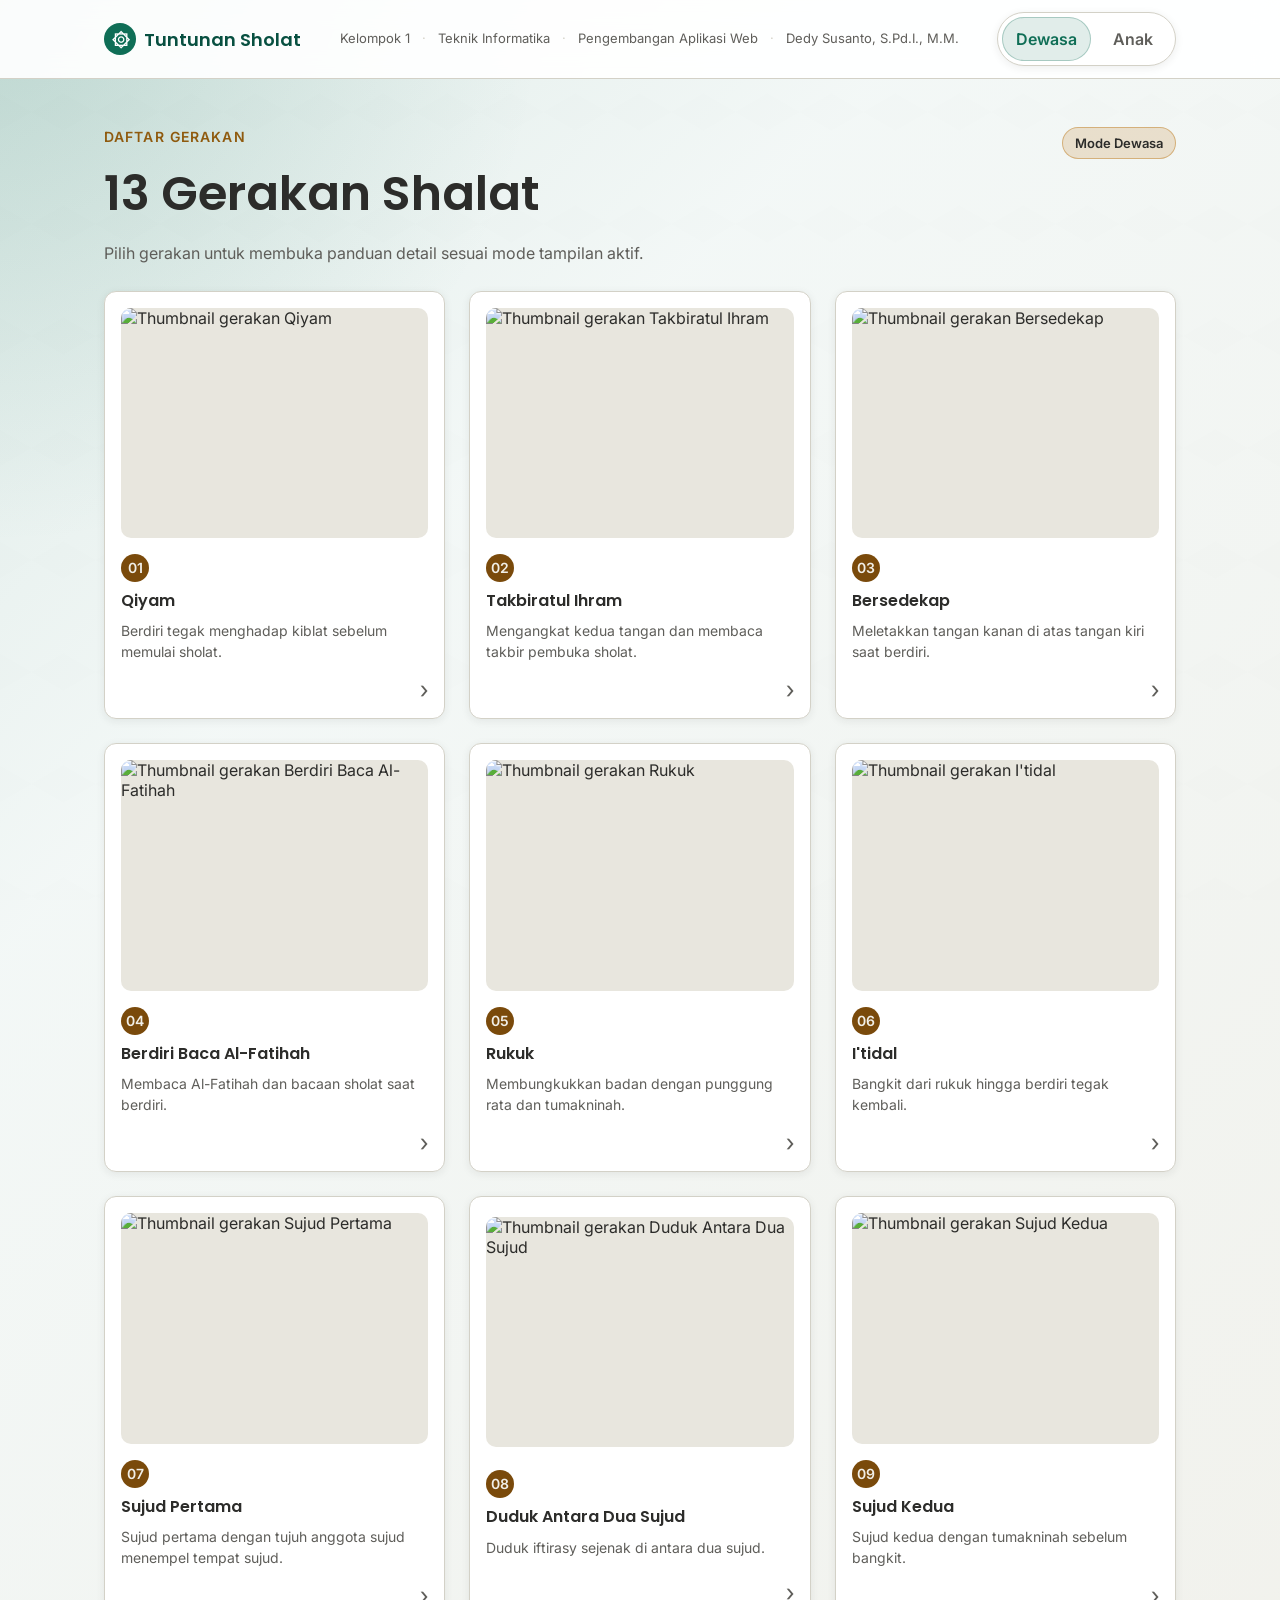
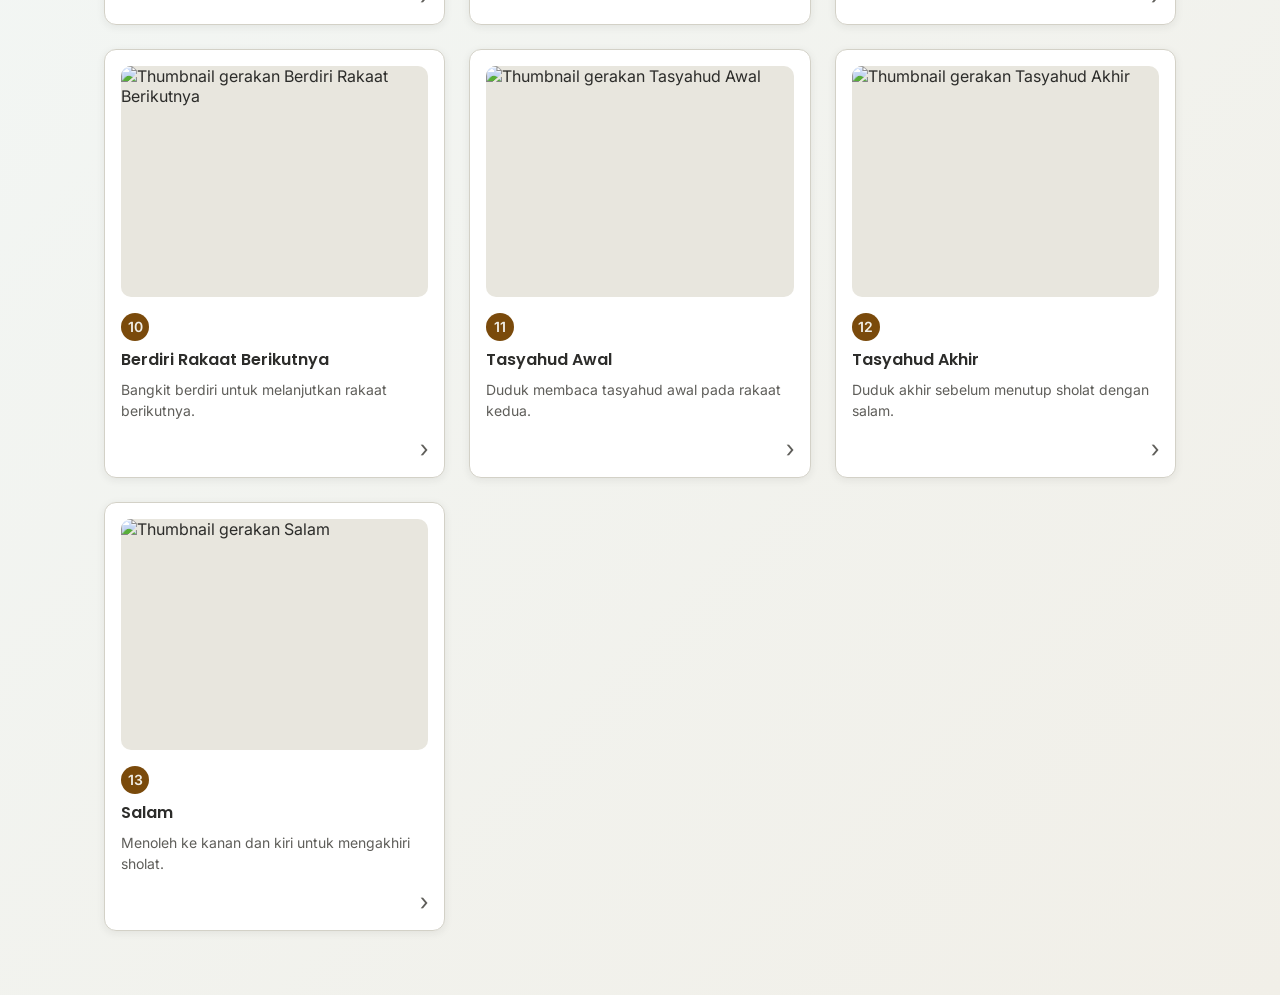
==== frontend/pages/daftar-gerakan.html @ 74c878c2 "menyusun halaman daftar gerakan" ====
<!DOCTYPE html>
<html lang="id">
<head>
    <meta charset="UTF-8">
    <meta name="viewport" content="width=device-width, initial-scale=1.0">
    <title>Daftar Gerakan Sholat | Tuntunan Tata Cara Sholat</title>
    <link rel="preconnect" href="https://fonts.googleapis.com">
    <link rel="preconnect" href="https://fonts.gstatic.com" crossorigin>
    <link href="https://fonts.googleapis.com/css2?family=Amiri:wght@400;700&family=Inter:wght@400;500;600&family=Poppins:wght@600&display=swap" rel="stylesheet">
    <link rel="stylesheet" href="../css/style.css">
</head>
<body data-page="daftar-gerakan">
    <header class="site-header">
        <div class="header-container">
            <a class="brand" href="index.html" aria-label="Beranda Tuntunan Tata Cara Sholat">
                <span class="brand-mark" aria-hidden="true">۞</span>
                <span>Tuntunan Sholat</span>
            </a>

            <div class="group-identity" aria-label="Identitas kelompok">
                <span id="groupName">Kelompok 1</span>
                <span id="groupProgram">Teknik Informatika</span>
                <span id="groupCourse">Pengembangan Aplikasi Web</span>
                <span id="groupLecturer">Dedy Susanto, S.Pd.I., M.M.</span>
            </div>

            <div class="mode-toggle" role="group" aria-label="Pilih mode tampilan">
                <button class="mode-button is-active" type="button" data-mode="dewasa" aria-pressed="true">Dewasa</button>
                <button class="mode-button" type="button" data-mode="anak" aria-pressed="false">Anak</button>
            </div>
        </div>
    </header>

    <main class="movement-page">
        <section class="movement-intro" aria-labelledby="movementTitle">
            <div>
                <p class="eyebrow">Daftar gerakan</p>
                <h1 id="movementTitle">13 Gerakan Shalat</h1>
                <p class="movement-copy">Pilih gerakan untuk membuka panduan detail sesuai mode tampilan aktif.</p>
            </div>
            <span class="active-mode-badge" id="activeModeBadge">Mode Dewasa</span>
        </section>

        <section class="movement-shell" aria-label="Daftar kartu gerakan sholat">
            <div class="movement-grid" id="movementGrid" aria-live="polite"></div>
        </section>
    </main>

    <script src="../js/main.js"></script>
</body>
</html>
---- frontend/css/style.css ----
:root {
    --primary: #0F6E56;
    --secondary: #085041;
    --accent: #8F5A0E;
    --accent-strong: #7A4A0B;
    --background: #F1EFE8;
    --surface: #FFFFFF;
    --text-primary: #2C2C2A;
    --text-muted: #5F5E5A;
    --border: #D3D1C7;
    --hover-overlay: rgba(15,110,86,0.08);
    --shadow: 0 2px 8px rgba(44,44,42,0.08);
    --shadow-elevated: 0 6px 16px rgba(44,44,42,0.14);
}

* {
    box-sizing: border-box;
}

html {
    min-height: 100%;
}

body {
    min-height: 100%;
    margin: 0;
    font-family: "Inter", system-ui, -apple-system, BlinkMacSystemFont, "Segoe UI", sans-serif;
    color: var(--text-primary);
    background:
        radial-gradient(circle at top left, rgba(15, 110, 86, 0.16), transparent 34rem),
        linear-gradient(135deg, rgba(15, 110, 86, 0.14) 0, rgba(15, 110, 86, 0.05) 42rem, var(--background) 100%);
}

body::before {
    position: fixed;
    inset: 0;
    z-index: -1;
    content: "";
    background-image:
        linear-gradient(30deg, rgba(15, 110, 86, 0.03) 12%, transparent 12.5%, transparent 87%, rgba(15, 110, 86, 0.03) 87.5%, rgba(15, 110, 86, 0.03)),
        linear-gradient(150deg, rgba(15, 110, 86, 0.03) 12%, transparent 12.5%, transparent 87%, rgba(15, 110, 86, 0.03) 87.5%, rgba(15, 110, 86, 0.03));
    background-size: 64px 112px;
    opacity: 0.22;
}

a {
    color: inherit;
    text-decoration: none;
}

button,
a {
    -webkit-tap-highlight-color: transparent;
}

button:focus-visible,
a:focus-visible {
    outline: 2px solid var(--primary);
    outline-offset: 2px;
}

.site-header {
    position: sticky;
    top: 0;
    z-index: 10;
    background: rgba(255, 255, 255, 0.92);
    border-bottom: 1px solid var(--border);
    backdrop-filter: blur(12px);
}

.header-container {
    display: grid;
    grid-template-columns: auto 1fr auto;
    gap: 24px;
    align-items: center;
    width: min(100%, 1200px);
    min-height: 72px;
    padding: 12px 64px;
    margin: 0 auto;
}

.brand {
    display: inline-flex;
    gap: 8px;
    align-items: center;
    font-family: "Poppins", sans-serif;
    font-size: 18px;
    font-weight: 600;
    color: var(--secondary);
    white-space: nowrap;
}

.brand-mark {
    display: grid;
    width: 32px;
    height: 32px;
    place-items: center;
    color: var(--surface);
    background: var(--primary);
    border-radius: 50%;
}

.group-identity {
    display: flex;
    flex-wrap: wrap;
    gap: 4px 12px;
    justify-content: center;
    font-size: 13px;
    line-height: 1.5;
    color: var(--text-muted);
}

.group-identity span:not(:last-child)::after {
    margin-left: 12px;
    color: var(--border);
    content: "·";
}

.mode-toggle {
    display: inline-flex;
    gap: 4px;
    padding: 4px;
    background: var(--surface);
    border: 1px solid var(--border);
    border-radius: 999px;
    box-shadow: var(--shadow);
}

.mode-button {
    min-width: 76px;
    min-height: 44px;
    padding: 8px 14px;
    font: 600 16px/1 "Inter", sans-serif;
    color: var(--text-muted);
    cursor: pointer;
    background: transparent;
    border: 0;
    border-radius: 999px;
    transition: color 150ms ease-out, background 150ms ease-out, box-shadow 150ms ease-out;
}

.mode-button:hover {
    color: var(--primary);
    background: var(--hover-overlay);
}

.mode-button.is-active {
    color: var(--primary);
    background: rgba(15, 110, 86, 0.12);
    box-shadow: inset 0 0 0 1px rgba(15, 110, 86, 0.28);
}

.hero {
    display: grid;
    grid-template-columns: minmax(0, 1fr) minmax(320px, 480px);
    gap: 64px;
    align-items: center;
    width: min(100%, 1200px);
    min-height: calc(100vh - 72px);
    padding: 64px;
    margin: 0 auto;
}

.hero-content {
    max-width: 620px;
}

.eyebrow {
    margin: 0 0 16px;
    font-size: 14px;
    font-weight: 600;
    line-height: 1.4;
    color: var(--accent);
    letter-spacing: 0.08em;
    text-transform: uppercase;
}

h1 {
    margin: 0;
    font-family: "Poppins", sans-serif;
    font-size: clamp(32px, 5vw, 48px);
    font-weight: 600;
    line-height: 1.3;
    color: var(--text-primary);
}

.hero-copy {
    max-width: 560px;
    margin: 24px 0 0;
    font-size: 18px;
    font-weight: 400;
    line-height: 1.7;
    color: var(--text-primary);
    letter-spacing: -0.01em;
}

.hero-actions {
    display: flex;
    flex-wrap: wrap;
    gap: 16px;
    align-items: center;
    margin-top: 32px;
}

.primary-cta {
    display: inline-flex;
    align-items: center;
    justify-content: center;
    min-height: 44px;
    padding: 12px 24px;
    font-size: 16px;
    font-weight: 600;
    color: var(--surface);
    background: var(--primary);
    border-radius: 8px;
    box-shadow: var(--shadow);
    transition: background 150ms ease-out, box-shadow 150ms ease-out, transform 150ms ease-out;
}

.primary-cta::after {
    margin-left: 8px;
    content: "›";
}

.primary-cta:hover {
    background: var(--secondary);
    box-shadow: var(--shadow-elevated);
    transform: translateY(-1px);
}

.active-mode-badge {
    display: inline-flex;
    align-items: center;
    min-height: 32px;
    padding: 4px 12px;
    font-size: 13px;
    font-weight: 600;
    color: var(--text-primary);
    background: rgba(186, 117, 23, 0.18);
    border: 1px solid rgba(186, 117, 23, 0.45);
    border-radius: 999px;
    transition: opacity 200ms ease-out, transform 200ms ease-out;
}

.active-mode-badge.is-changing {
    opacity: 0;
    transform: translateY(4px);
}

.trust-badge {
    display: flex;
    gap: 8px;
    align-items: center;
    margin: 24px 0 0;
    font-size: 13px;
    line-height: 1.6;
    color: var(--text-muted);
}

.trust-badge span {
    display: grid;
    flex: 0 0 24px;
    width: 24px;
    height: 24px;
    place-items: center;
    color: var(--surface);
    background: var(--primary);
    border-radius: 50%;
}

.hero-visual {
    animation: heroIn 400ms ease-out both;
}

.prayer-card {
    position: relative;
    display: grid;
    min-height: 440px;
    overflow: hidden;
    place-items: center;
    background: linear-gradient(180deg, #FFFFFF 0%, #F8F5EC 100%);
    border: 1px solid var(--border);
    border-radius: 16px;
    box-shadow: var(--shadow);
}

.prayer-photo {
    width: 100%;
    height: 100%;
    min-height: 440px;
    object-fit: cover;
}

.visual-caption {
    position: absolute;
    right: 24px;
    bottom: 24px;
    margin: 0;
    padding: 4px 10px;
    font-size: 13px;
    color: var(--text-muted);
    background: rgba(255,255,255,0.85);
    border-radius: 6px;
    backdrop-filter: blur(4px);
}

.movement-page {
    width: min(100%, 1200px);
    padding: 32px 16px 48px;
    margin: 0 auto;
}

.movement-intro {
    display: flex;
    gap: 16px;
    align-items: flex-start;
    justify-content: space-between;
    margin-bottom: 24px;
}

.movement-copy {
    max-width: 640px;
    margin: 16px 0 0;
    font-size: 16px;
    font-weight: 400;
    line-height: 1.6;
    color: var(--text-muted);
}

.movement-shell {
    min-height: 320px;
}

.movement-grid {
    display: grid;
    gap: 16px;
    opacity: 1;
    transition: opacity 200ms ease-in-out;
}

.movement-grid.is-changing {
    opacity: 0.35;
}

.movement-card {
    display: grid;
    grid-template-columns: 80px 1fr auto;
    gap: 16px;
    align-items: center;
    min-height: 120px;
    padding: 16px;
    color: var(--text-primary);
    background: var(--surface);
    border: 1px solid var(--border);
    border-radius: 12px;
    box-shadow: var(--shadow);
    transition: box-shadow 150ms ease-out, transform 150ms ease-out, background 150ms ease-out;
}

.movement-card:hover {
    background: var(--surface);
    box-shadow: var(--shadow-elevated);
    transform: translateY(-2px);
}

.movement-card:active {
    transform: scale(0.98);
    transition-duration: 100ms;
}

.movement-thumb {
    width: 80px;
    height: 80px;
    object-fit: cover;
    background: #E8E6DE;
    border-radius: 10px;
}

.movement-card-body {
    display: grid;
    gap: 8px;
}

/* WCAG contrast: var(--background) on var(--accent-strong) = 6.49:1 */
.movement-order {
    display: inline-grid;
    width: 28px;
    height: 28px;
    place-items: center;
    font-size: 14px;
    font-weight: 600;
    line-height: 1;
    color: var(--background);
    background: var(--accent-strong);
    border-radius: 999px;
}

.movement-name {
    margin: 0;
    font-family: "Poppins", sans-serif;
    font-size: 16px;
    font-weight: 600;
    line-height: 1.4;
}

.movement-description {
    margin: 0;
    font-size: 14px;
    line-height: 1.5;
    color: var(--text-muted);
}

.movement-chevron {
    font-size: 24px;
    line-height: 1;
    color: var(--text-muted);
}

.movement-state {
    display: grid;
    min-height: 320px;
    padding: 32px;
    place-items: center;
    text-align: center;
    color: var(--text-muted);
    background: rgba(255, 255, 255, 0.56);
    border: 1px solid var(--border);
    border-radius: 12px;
}

.movement-state strong {
    display: block;
    margin-bottom: 8px;
    font-family: "Poppins", sans-serif;
    font-size: 20px;
    font-weight: 600;
    color: var(--text-primary);
}

.movement-state-icon {
    margin-bottom: 16px;
    font-size: 40px;
    color: var(--text-muted);
}

.skeleton-card {
    min-height: 120px;
    padding: 16px;
    background: var(--surface);
    border: 1px solid var(--border);
    border-radius: 12px;
    box-shadow: var(--shadow);
}

.skeleton-card,
.skeleton-thumb,
.skeleton-line {
    position: relative;
    overflow: hidden;
}

.skeleton-card::after,
.skeleton-thumb::after,
.skeleton-line::after {
    position: absolute;
    inset: 0;
    content: "";
    background: linear-gradient(90deg, transparent, #F1EFE8, transparent);
    animation: shimmer 1.2s linear infinite;
    transform: translateX(-100%);
}

.skeleton-layout {
    display: grid;
    grid-template-columns: 80px 1fr;
    gap: 16px;
    align-items: center;
}

.skeleton-thumb {
    width: 80px;
    height: 80px;
    background: #E8E6DE;
    border-radius: 10px;
}

.skeleton-content {
    display: grid;
    gap: 10px;
}

.skeleton-line {
    height: 14px;
    background: #E8E6DE;
    border-radius: 999px;
}

.skeleton-line.short {
    width: 40%;
}

.skeleton-line.medium {
    width: 72%;
}

@keyframes shimmer {
    to {
        transform: translateX(100%);
    }
}

@keyframes heroIn {
    from {
        opacity: 0;
        transform: translateY(16px);
    }
    to {
        opacity: 1;
        transform: translateY(0);
    }
}

@media (min-width: 1025px) {
    .movement-page {
        padding: 48px 64px 64px;
    }

    .movement-grid {
        grid-template-columns: repeat(3, minmax(0, 1fr));
        gap: 24px;
    }

    .movement-card,
    .skeleton-layout {
        grid-template-columns: 1fr;
    }

    .movement-thumb,
    .skeleton-thumb {
        width: 100%;
        height: auto;
        aspect-ratio: 4 / 3;
    }

    .movement-chevron {
        justify-self: end;
    }
}

@media (max-width: 1024px) {
    .header-container {
        grid-template-columns: 1fr auto;
        padding: 12px 32px;
    }

    .group-identity {
        grid-column: 1 / -1;
        grid-row: 2;
        justify-content: flex-start;
    }

    .hero {
        grid-template-columns: 1fr;
        gap: 32px;
        padding: 32px;
    }

    .hero-visual {
        order: -1;
    }

    .prayer-card {
        min-height: 320px;
    }

    .movement-page {
        padding: 32px;
    }

    .movement-grid {
        grid-template-columns: repeat(2, minmax(0, 1fr));
    }

    .movement-card,
    .skeleton-layout {
        grid-template-columns: 1fr;
    }

    .movement-thumb,
    .skeleton-thumb {
        width: 100%;
        height: auto;
        aspect-ratio: 4 / 3;
    }

    .movement-chevron {
        justify-self: end;
    }
}

@media (max-width: 480px) {
    body {
        padding-bottom: 88px;
    }

    .header-container {
        gap: 12px;
        padding: 8px 16px;
    }

    .brand {
        font-size: 16px;
    }

    .group-identity {
        display: block;
        overflow: hidden;
        font-size: 12px;
        text-overflow: ellipsis;
        white-space: nowrap;
    }

    .group-identity span:not(:first-child) {
        display: none;
    }

    .group-identity span::after {
        display: none;
    }

    .mode-toggle {
        width: 100%;
        grid-column: 1 / -1;
    }

    .mode-button {
        flex: 1;
    }

    .hero {
        min-height: auto;
        padding: 24px 16px 32px;
    }

    .movement-page {
        padding: 24px 16px 32px;
    }

    .movement-intro {
        display: grid;
    }

    .movement-grid {
        grid-template-columns: 1fr;
    }

    .movement-card,
    .skeleton-layout {
        grid-template-columns: 80px 1fr auto;
    }

    .movement-thumb,
    .skeleton-thumb {
        width: 80px;
        height: 80px;
        aspect-ratio: auto;
    }

    .movement-description {
        display: none;
    }

    .prayer-card {
        min-height: 260px;
    }

    .prayer-photo {
        min-height: 260px;
    }

    .hero-actions {
        margin-top: 24px;
    }

    .primary-cta {
        position: fixed;
        right: 16px;
        bottom: 16px;
        left: 16px;
        z-index: 9;
        width: auto;
    }
}
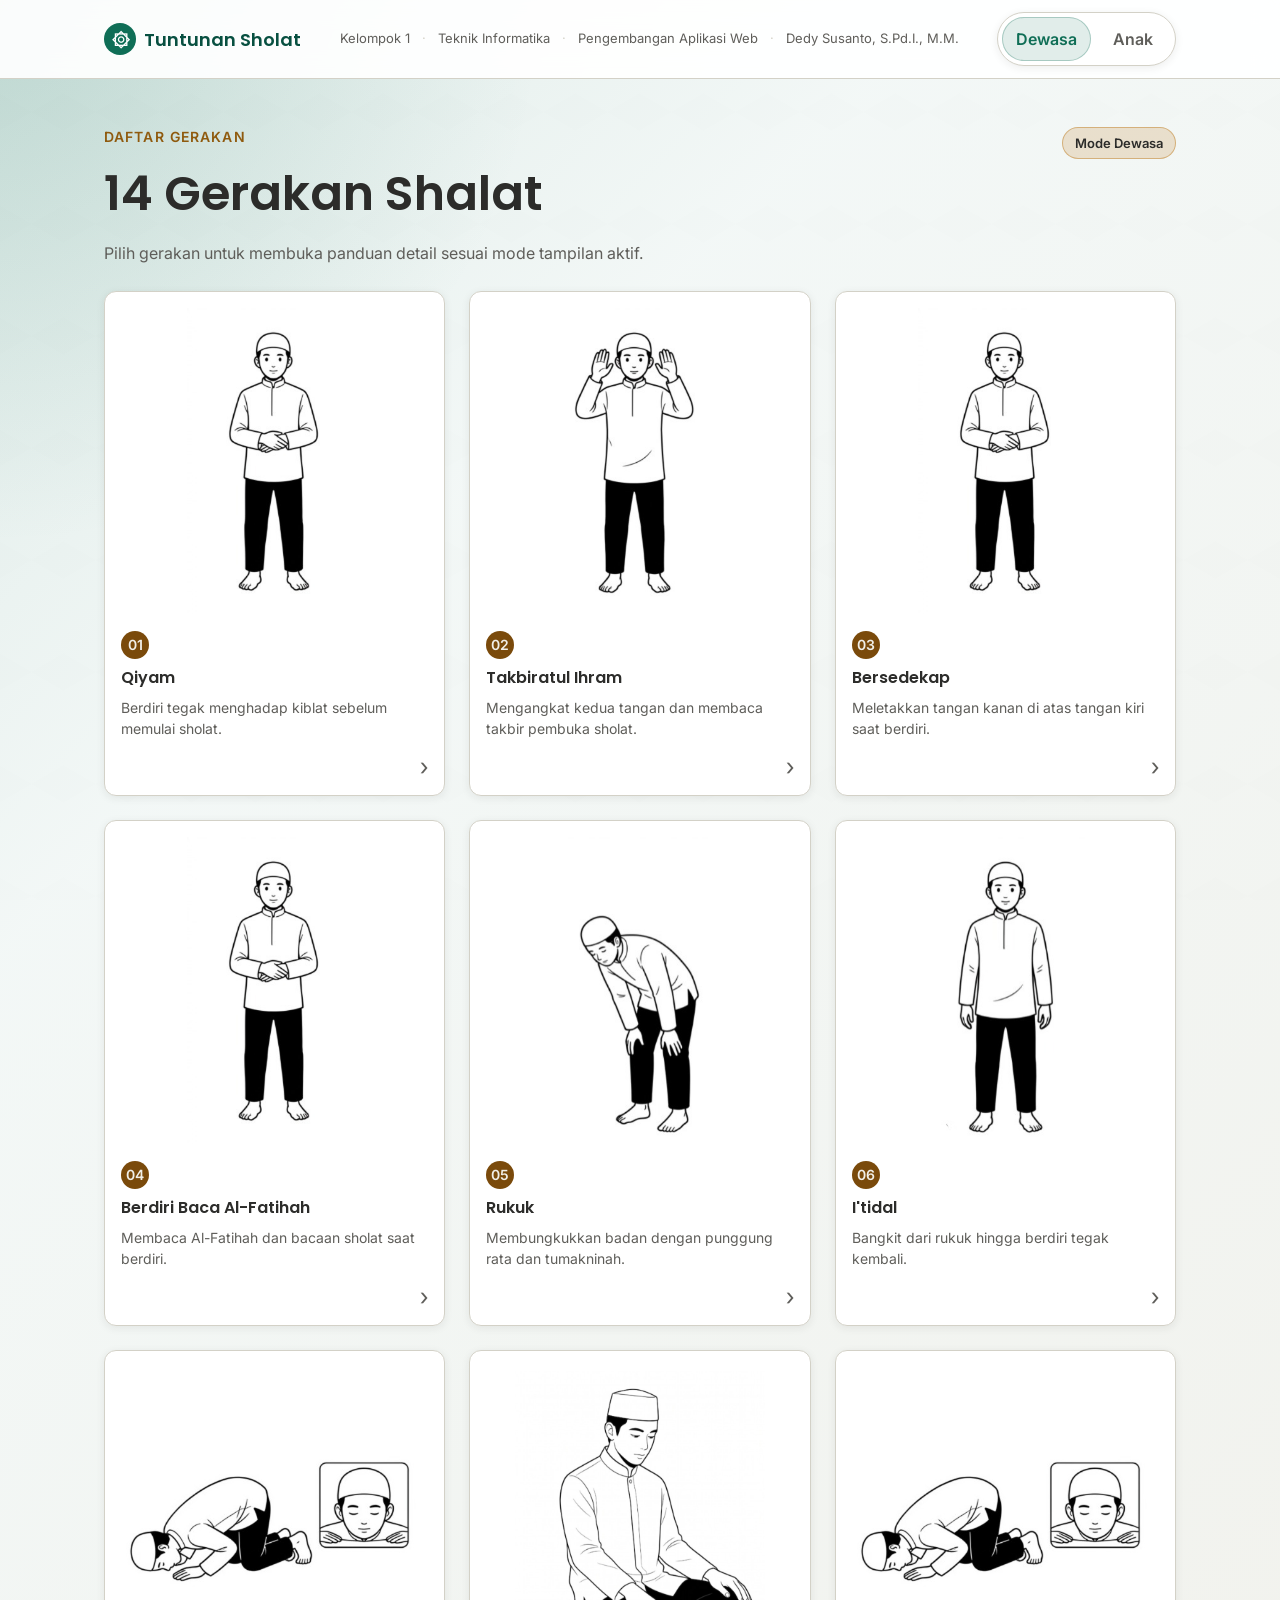
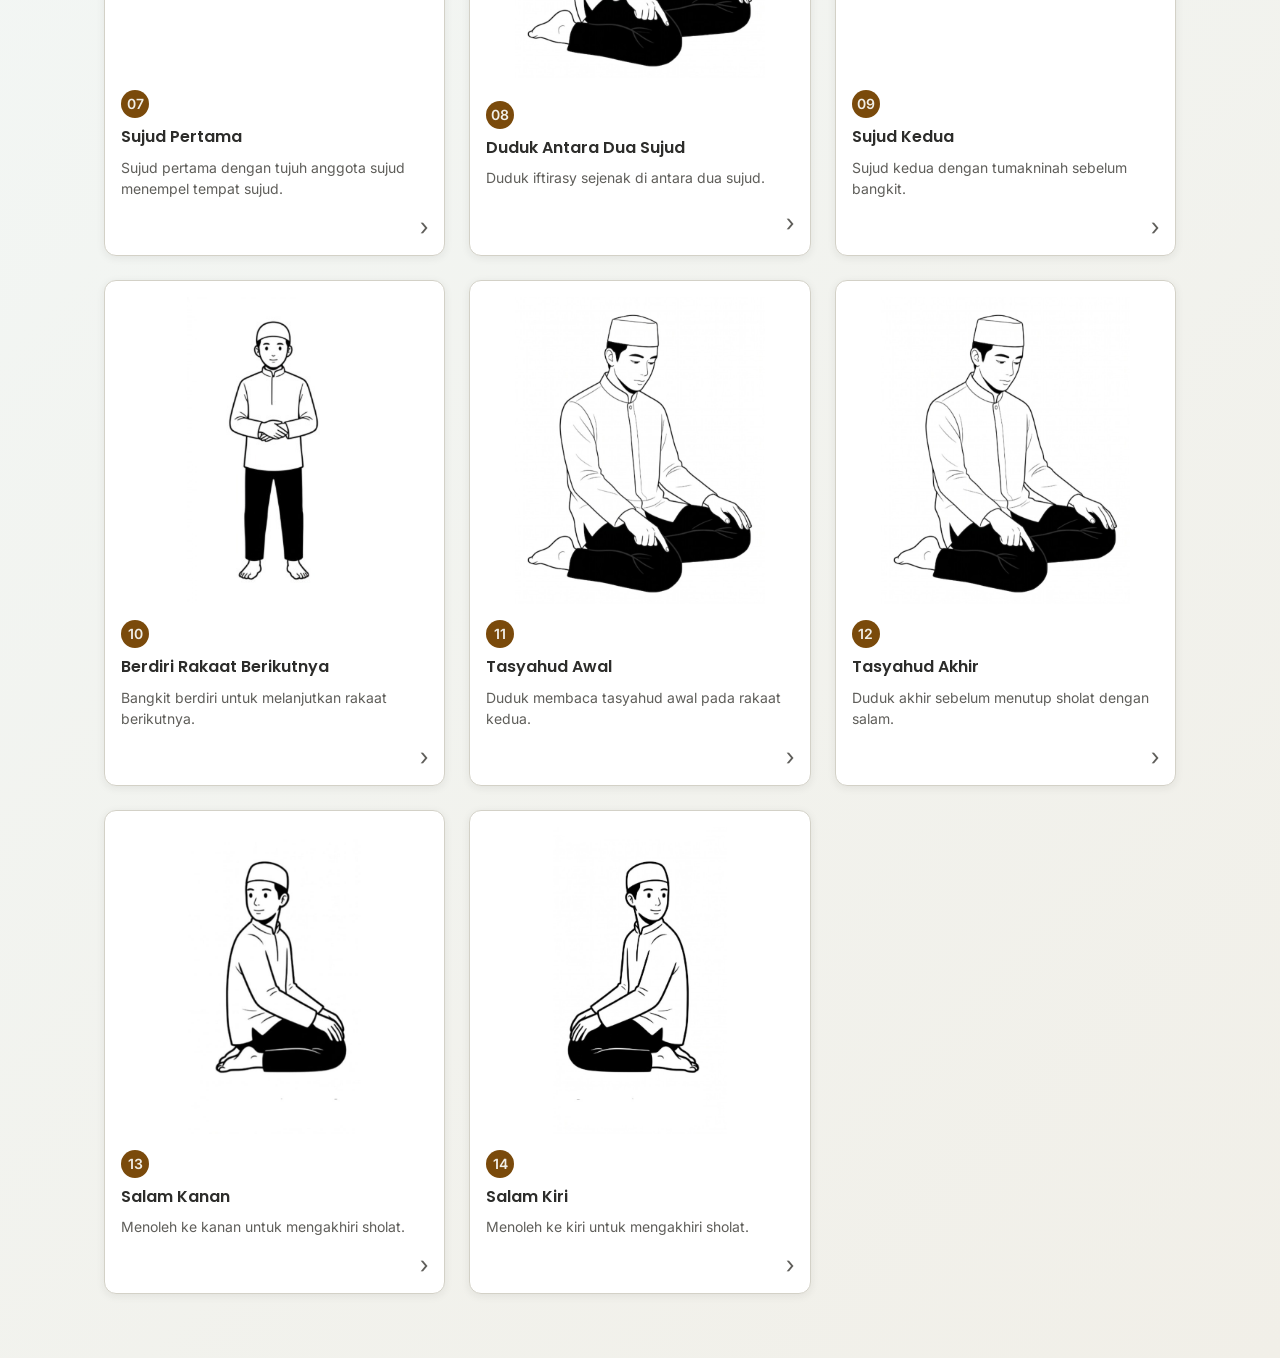
==== commit 9281425a: "Memperbaiki Bug dan Penyesuaian Total Gerakan Sholat" ====
--- a/frontend/pages/daftar-gerakan.html
+++ b/frontend/pages/daftar-gerakan.html
@@ -35,7 +35,7 @@
         <section class="movement-intro" aria-labelledby="movementTitle">
             <div>
                 <p class="eyebrow">Daftar gerakan</p>
-                <h1 id="movementTitle">13 Gerakan Shalat</h1>
+                <h1 id="movementTitle">14 Gerakan Shalat</h1>
                 <p class="movement-copy">Pilih gerakan untuk membuka panduan detail sesuai mode tampilan aktif.</p>
             </div>
             <span class="active-mode-badge" id="activeModeBadge">Mode Dewasa</span>
--- a/frontend/css/style.css
+++ b/frontend/css/style.css
@@ -371,8 +371,8 @@
 .movement-thumb {
     width: 80px;
     height: 80px;
-    object-fit: cover;
-    background: #E8E6DE;
+    object-fit: contain;
+    background: #ffffff;
     border-radius: 10px;
 }
 
@@ -539,7 +539,7 @@
     .skeleton-thumb {
         width: 100%;
         height: auto;
-        aspect-ratio: 4 / 3;
+        aspect-ratio: 1 / 1;
     }
 
     .movement-chevron {
@@ -590,7 +590,7 @@
     .skeleton-thumb {
         width: 100%;
         height: auto;
-        aspect-ratio: 4 / 3;
+        aspect-ratio: 1 / 1;
     }
 
     .movement-chevron {
@@ -599,7 +599,7 @@
 }
 
 @media (max-width: 480px) {
-    body {
+    body[data-page="detail-gerakan"] {
         padding-bottom: 88px;
     }
 
